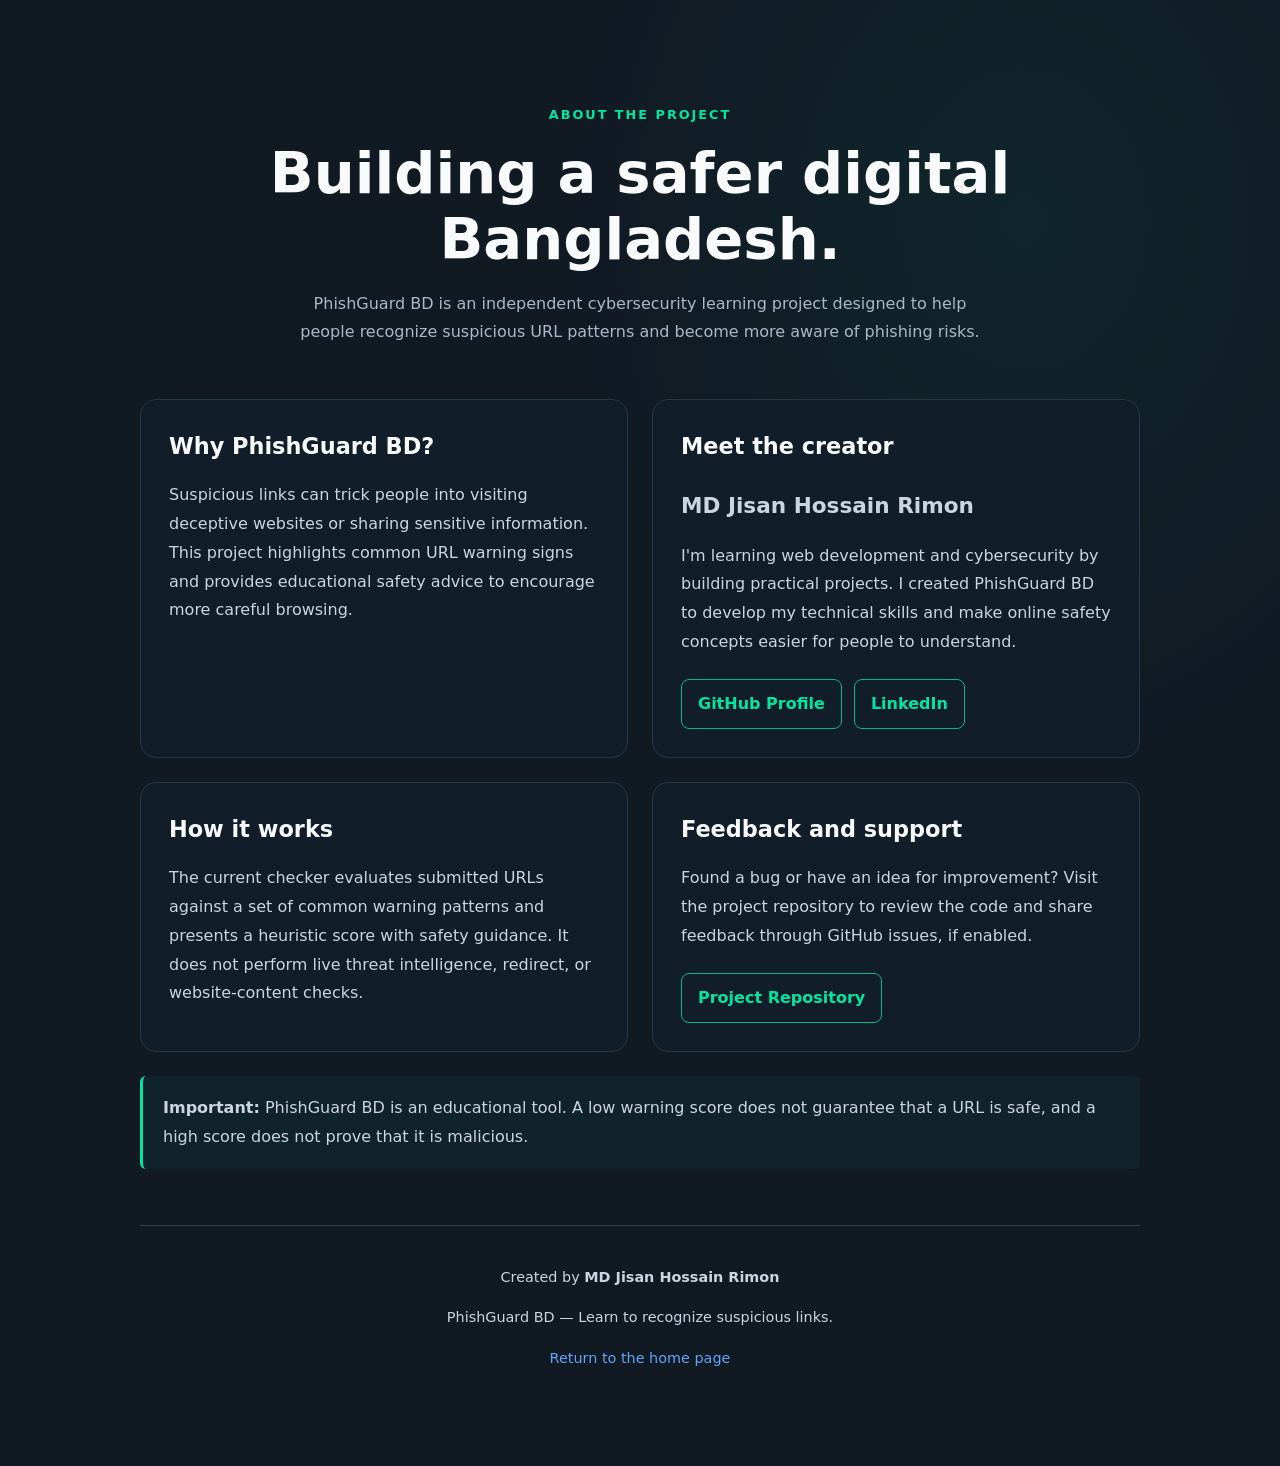
==== about.html @ b0802094 "Add PhishGuard BD About page This HTML file provides information about the PhishGuard BD project, it" ====
<!DOCTYPE html>
<html lang="en">
<head>
  <meta charset="UTF-8">
  <meta name="viewport" content="width=device-width, initial-scale=1.0">
  <meta
    name="description"
    content="Learn about PhishGuard BD, its creator, mission, and cybersecurity awareness goals."
  >
  <title>About | PhishGuard BD</title>
  <link rel="stylesheet" href="style.css">

  <style>
    .about-page {
      width: min(100% - 40px, 1000px);
      margin: 0 auto;
      padding: 64px 0 80px;
      color: #CBD5E1;
    }

    .about-hero {
      text-align: center;
      padding: 40px 0 52px;
    }

    .about-label {
      color: #00E6A0;
      font-size: 0.8rem;
      font-weight: 700;
      letter-spacing: 2px;
      text-transform: uppercase;
    }

    .about-hero h1 {
      color: #F8FAFC;
      font-size: clamp(2.2rem, 5vw, 3.6rem);
      line-height: 1.15;
      margin: 16px 0;
    }

    .about-hero p {
      max-width: 680px;
      margin: 0 auto;
      line-height: 1.8;
      color: #AAB8C8;
    }

    .about-grid {
      display: grid;
      grid-template-columns: repeat(2, minmax(0, 1fr));
      gap: 24px;
    }

    .about-card {
      padding: 28px;
      border: 1px solid #263746;
      border-radius: 16px;
      background: #111D29;
    }

    .about-card h2 {
      margin-top: 0;
      margin-bottom: 14px;
      color: #F8FAFC;
      font-size: 1.4rem;
    }

    .about-card p {
      margin-bottom: 0;
      line-height: 1.8;
      color: #CBD5E1;
    }

    .creator-name {
      color: #00E6A0;
      font-size: 1.35rem;
      font-weight: 700;
    }

    .about-links {
      display: flex;
      flex-wrap: wrap;
      gap: 12px;
      margin-top: 22px;
    }

    .about-link {
      display: inline-block;
      padding: 11px 16px;
      border: 1px solid #00B889;
      border-radius: 8px;
      color: #00E6A0;
      text-decoration: none;
      font-weight: 600;
      transition: background 0.2s ease, color 0.2s ease;
    }

    .about-link:hover {
      background: #00E6A0;
      color: #08121B;
    }

    .about-note {
      margin-top: 24px;
      padding: 18px 20px;
      border-left: 3px solid #00E6A0;
      border-radius: 6px;
      background: #10232B;
      line-height: 1.8;
      color: #CBD5E1;
    }

    .about-footer {
      margin-top: 56px;
      padding-top: 24px;
      border-top: 1px solid #334155;
      text-align: center;
      color: #CBD5E1;
      font-size: 0.9rem;
      line-height: 1.8;
    }

    .about-footer a {
      color: #60A5FA;
      text-decoration: none;
    }

    .about-footer a:hover {
      text-decoration: underline;
    }

    @media (max-width: 650px) {
      .about-page {
        width: min(100% - 28px, 1000px);
        padding-top: 36px;
      }

      .about-grid {
        grid-template-columns: 1fr;
      }

      .about-card {
        padding: 22px;
      }

      .about-hero {
        padding: 24px 0 36px;
      }
    }
  </style>
</head>

<body>
  <main class="about-page">
    <section class="about-hero">
      <div class="about-label">About the project</div>
      <h1>Building a safer digital Bangladesh.</h1>
      <p>
        PhishGuard BD is an independent cybersecurity learning project
        designed to help people recognize suspicious URL patterns and
        become more aware of phishing risks.
      </p>
    </section>

    <section class="about-grid" aria-label="About PhishGuard BD">
      <article class="about-card">
        <h2>Why PhishGuard BD?</h2>
        <p>
          Suspicious links can trick people into visiting deceptive
          websites or sharing sensitive information. This project
          highlights common URL warning signs and provides educational
          safety advice to encourage more careful browsing.
        </p>
      </article>

      <article class="about-card">
        <h2>Meet the creator</h2>
        <p class="creator-name">MD Jisan Hossain Rimon</p>
        <p>
          I'm learning web development and cybersecurity by building
          practical projects. I created PhishGuard BD to develop my
          technical skills and make online safety concepts easier
          for people to understand.
        </p>
        <div class="about-links">
          <a
            class="about-link"
            href="https://github.com/Jisan10jhr"
            target="_blank"
            rel="noopener noreferrer"
          >GitHub Profile</a>

          <!-- Add your LinkedIn profile URL here when ready. -->
          <a
            class="about-link"
            href="https://www.linkedin.com/"
            target="_blank"
            rel="noopener noreferrer"
          >LinkedIn</a>
        </div>
      </article>

      <article class="about-card">
        <h2>How it works</h2>
        <p>
          The current checker evaluates submitted URLs against a set
          of common warning patterns and presents a heuristic score
          with safety guidance. It does not perform live threat
          intelligence, redirect, or website-content checks.
        </p>
      </article>

      <article class="about-card">
        <h2>Feedback and support</h2>
        <p>
          Found a bug or have an idea for improvement? Visit the
          project repository to review the code and share feedback
          through GitHub issues, if enabled.
        </p>
        <div class="about-links">
          <a
            class="about-link"
            href="https://github.com/Jisan10jhr/phishguard-bd"
            target="_blank"
            rel="noopener noreferrer"
          >Project Repository</a>
        </div>
      </article>
    </section>

    <div class="about-note">
      <strong>Important:</strong> PhishGuard BD is an educational tool.
      A low warning score does not guarantee that a URL is safe, and a
      high score does not prove that it is malicious.
    </div>

    <footer class="about-footer">
      <p>Created by <strong>MD Jisan Hossain Rimon</strong></p>
      <p>PhishGuard BD — Learn to recognize suspicious links.</p>
      <p><a href="index.html">Return to the home page</a></p>
    </footer>
  </main>
</body>
</html>
---- style.css ----
/* ========================================
   PhishGuard BD — Dark Cybersecurity Theme
   ======================================== */

:root {
  --bg: #111923;
  --bg-deep: #0a111a;
  --surface: #172330;
  --surface-light: #1d2c3b;
  --green: #00f5a0;
  --green-dark: #00c982;
  --cyan: #41d9f5;
  --text: #f4f7fb;
  --muted: #a8b5c4;
  --border: rgba(164, 190, 214, 0.14);
  --radius: 16px;
  --max-width: 1160px;
}

* {
  box-sizing: border-box;
}

html {
  scroll-behavior: smooth;
  scroll-padding-top: 90px;
}

body {
  margin: 0;
  background:
    radial-gradient(ellipse at 80% 15%, rgba(0, 210, 160, 0.07), transparent 32%),
    var(--bg);
  color: var(--text);
  font-family: Inter, ui-sans-serif, system-ui, -apple-system, BlinkMacSystemFont, "Segoe UI", sans-serif;
  line-height: 1.65;
  overflow-x: hidden;
}

a {
  color: inherit;
  text-decoration: none;
}

button,
input {
  font: inherit;
}

button,
a {
  -webkit-tap-highlight-color: transparent;
}

button:focus-visible,
a:focus-visible,
input:focus-visible {
  outline: 3px solid var(--cyan);
  outline-offset: 4px;
}

::selection {
  color: var(--bg-deep);
  background: var(--green);
}

/* Navigation */

.site-header {
  position: sticky;
  top: 0;
  z-index: 20;
  background: rgba(9, 16, 24, 0.92);
  border-bottom: 1px solid var(--border);
  backdrop-filter: blur(16px);
}

.navbar {
  width: min(var(--max-width), calc(100% - 48px));
  min-height: 76px;
  margin: auto;
  display: flex;
  align-items: center;
  justify-content: space-between;
  gap: 28px;
}

.brand {
  display: inline-flex;
  align-items: center;
  gap: 8px;
  color: var(--green);
  font-size: 1.22rem;
  font-weight: 800;
  letter-spacing: -0.6px;
  white-space: nowrap;
}

.brand-shield {
  display: inline-grid;
  place-items: center;
  width: 28px;
  height: 28px;
  border-radius: 9px;
  background: rgba(0, 245, 160, 0.12);
  box-shadow: 0 0 22px rgba(0, 245, 160, 0.12);
}

.brand-bd {
  color: var(--text);
  margin-left: -7px;
}

.nav-links {
  display: flex;
  align-items: center;
  gap: 30px;
}

.nav-links a {
  color: #d1d9e2;
  font-size: 0.88rem;
  transition: color 180ms ease;
}

.nav-links a:hover {
  color: var(--green);
}

.nav-links .nav-cta {
  padding: 9px 18px;
  border: 1px solid rgba(0, 245, 160, 0.65);
  border-radius: 9px;
  color: var(--green);
  transition: background 180ms ease, box-shadow 180ms ease, transform 180ms ease;
}

.nav-links .nav-cta:hover {
  background: rgba(0, 245, 160, 0.1);
  box-shadow: 0 0 22px rgba(0, 245, 160, 0.12);
  transform: translateY(-2px);
}

.menu-toggle {
  display: none;
  border: 1px solid var(--border);
  border-radius: 9px;
  padding: 7px 12px;
  color: var(--text);
  background: var(--surface);
  cursor: pointer;
}

/* Hero */

.hero {
  width: min(var(--max-width), calc(100% - 48px));
  min-height: 600px;
  margin: auto;
  padding: 82px 0 92px;
  display: grid;
  grid-template-columns: 1fr 1.02fr;
  align-items: center;
  gap: 64px;
}

.hero-copy {
  position: relative;
  z-index: 1;
  animation: enter-left 800ms ease both;
}

.eyebrow {
  margin: 0 0 17px;
  color: var(--green);
  font-size: 0.76rem;
  font-weight: 800;
  letter-spacing: 2px;
}

.hero h1 {
  margin: 0;
  max-width: 600px;
  font-size: clamp(2.7rem, 5vw, 4.4rem);
  line-height: 1.08;
  letter-spacing: -2.5px;
  font-weight: 800;
}

.accent-text {
  color: var(--green);
  text-shadow: 0 0 32px rgba(0, 245, 160, 0.15);
}

.hero-description {
  max-width: 480px;
  margin: 24px 0 28px;
  color: var(--muted);
  font-size: 1.02rem;
  line-height: 1.8;
}

.hero-actions {
  display: flex;
  flex-wrap: wrap;
  gap: 13px;
}

.button {
  display: inline-flex;
  align-items: center;
  justify-content: center;
  gap: 10px;
  min-height: 46px;
  padding: 11px 20px;
  border: 1px solid transparent;
  border-radius: 9px;
  font-weight: 750;
  font-size: 0.91rem;
  cursor: pointer;
  transition: transform 180ms ease, box-shadow 180ms ease, background 180ms ease;
}

.button:hover {
  transform: translateY(-3px);
}

.button-primary {
  color: #04140e;
  background: var(--green);
  box-shadow: 0 6px 24px rgba(0, 245, 160, 0.14);
}

.button-primary:hover {
  background: #5dffc1;
  box-shadow: 0 8px 30px rgba(0, 245, 160, 0.28);
}

.button-secondary {
  color: var(--green);
  background: transparent;
  border-color: rgba(0, 245, 160, 0.5);
}

.button-secondary:hover {
  background: rgba(0, 245, 160, 0.08);
}

.hero-note {
  display: flex;
  align-items: center;
  gap: 9px;
  margin-top: 27px;
  color: #9caebe;
  font-size: 0.82rem;
}

.status-dot,
.caption-dot {
  width: 8px;
  height: 8px;
  flex: 0 0 8px;
  border-radius: 50%;
  background: var(--green);
  box-shadow: 0 0 12px rgba(0, 245, 160, 0.7);
}

/* Animated phishing illustration */

.hero-visual {
  position: relative;
  min-width: 0;
  animation: enter-right 900ms ease both;
  animation-delay: 120ms;
}

.visual-glow {
  position: absolute;
  inset: 10% 8%;
  border-radius: 50%;
  background: rgba(0, 215, 175, 0.2);
  filter: blur(70px);
  animation: glow-pulse 5s ease-in-out infinite;
}

.visual-scene {
  position: relative;
  min-height: 355px;
  padding: 16px;
  overflow: hidden;
  isolation: isolate;
  border: 1px solid rgba(99, 210, 199, 0.26);
  border-radius: 13px;
  background:
    radial-gradient(circle at 50% 40%, rgba(39, 115, 128, 0.35), transparent 48%),
    linear-gradient(145deg, #173c4a, #102833 65%, #10202c);
  box-shadow: 0 25px 70px rgba(0, 0, 0, 0.3);
}

.visual-scene::before,
.visual-scene::after {
  content: "";
  position: absolute;
  z-index: -1;
  border: 1px solid rgba(65, 217, 245, 0.12);
  border-radius: 50%;
  width: 300px;
  height: 300px;
  top: 25px;
  left: calc(50% - 150px);
  animation: orbit 22s linear infinite;
}

.visual-scene::after {
  width: 220px;
  height: 220px;
  top: 65px;
  left: calc(50% - 110px);
  animation-direction: reverse;
}

.scene-topline {
  position: relative;
  z-index: 3;
  display: flex;
  align-items: center;
  gap: 6px;
  color: #b3cbd4;
  font-size: 0.68rem;
}

.scene-dot {
  width: 6px;
  height: 6px;
  border-radius: 50%;
  background: #718f9b;
}

.scene-dot:first-child {
  background: var(--green);
}

.scene-label {
  margin-left: auto;
  letter-spacing: 1.3px;
}

.laptop {
  position: absolute;
  width: 76%;
  left: 12%;
  top: 64px;
  animation: laptop-float 5s ease-in-out infinite;
}

.laptop-screen {
  position: relative;
  overflow: hidden;
  min-height: 225px;
  padding: 12px;
  border: 6px solid #293d48;
  border-bottom-width: 9px;
  border-radius: 12px 12px 5px 5px;
  background: #0a1620;
  box-shadow: 0 0 35px rgba(0, 0, 0, 0.28);
}

.screen-header {
  display: flex;
  align-items: center;
  gap: 9px;
  padding-bottom: 10px;
  border-bottom: 1px solid rgba(190, 219, 232, 0.13);
  color: #b7cad4;
  font-size: 0.7rem;
}

.screen-menu {
  margin-left: auto;
}

.email-card {
  position: relative;
  margin: 14px auto 0;
  width: min(100%, 255px);
  padding: 12px;
  border: 1px solid rgba(255, 255, 255, 0.1);
  border-radius: 9px;
  background: #f2f6f8;
  color: #182734;
  box-shadow: 0 8px 24px rgba(0, 0, 0, 0.2);
  animation: email-arrive 1s ease both;
  animation-delay: 450ms;
}

.email-icon {
  text-align: center;
  color: #db9b22;
  font-size: 2.5rem;
  line-height: 1.1;
  animation: envelope-wiggle 4s ease-in-out infinite;
}

.email-lines {
  display: grid;
  gap: 5px;
  margin: 9px 0;
}

.email-lines span {
  display: block;
  width: 100%;
  height: 4px;
  border-radius: 5px;
  background: #d8e0e5;
}

.email-lines span:nth-child(2) {
  width: 83%;
}

.email-lines span:nth-child(3) {
  width: 58%;
}

.email-warning {
  margin-top: 8px;
  color: #b53b35;
  font-size: 0.7rem;
  font-weight: 800;
}

.fake-link {
  margin-top: 5px;
  overflow-wrap: anywhere;
  color: #1878b5;
  font-size: 0.65rem;
}

.email-button {
  display: table;
  margin: 10px auto 0;
  padding: 5px 13px;
  border-radius: 5px;
  color: white;
  background: #d54a40;
  font-size: 0.62rem;
  font-weight: 800;
  letter-spacing: 0.6px;
  animation: warning-pulse 2s ease-in-out infinite;
}

.laptop-base {
  position: relative;
  width: 116%;
  height: 13px;
  margin-left: -8%;
  border-radius: 0 0 50% 50%;
  background: linear-gradient(#9aaab2, #435760);
  box-shadow: 0 8px 12px rgba(0, 0, 0, 0.25);
}

.trackpad {
  width: 25%;
  height: 4px;
  margin: auto;
  border-radius: 0 0 5px 5px;
  background: #71848d;
}

.keyboard {
  display: none;
}

.floating-shield,
.floating-mail,
.floating-alert {
  position: absolute;
  z-index: 4;
  display: grid;
  place-items: center;
  border: 1px solid rgba(255, 255, 255, 0.15);
  box-shadow: 0 10px 28px rgba(0, 0, 0, 0.2);
  backdrop-filter: blur(8px);
}

.floating-shield {
  top: 78px;
  right: 10%;
  width: 46px;
  height: 46px;
  border-radius: 14px;
  color: #071a14;
  background: var(--green);
  font-size: 1.5rem;
  font-weight: 900;
  animation: float-small 4s ease-in-out infinite;
}

.floating-mail {
  left: 7%;
  bottom: 72px;
  width: 43px;
  height: 43px;
  border-radius: 13px;
  color: var(--cyan);
  background: #163f51;
  font-size: 1.35rem;
  animation: float-small 4.5s ease-in-out infinite;
  animation-delay: -1s;
}

.floating-alert {
  right: 9%;
  bottom: 62px;
  width: 37px;
  height: 37px;
  border-radius: 12px;
  color: #ffc46b;
  background: #48351f;
  font-size: 1.1rem;
  animation: float-small 3.8s ease-in-out infinite;
  animation-delay: -2s;
}

.scan-line {
  position: absolute;
  z-index: 2;
  top: 0;
  left: 0;
  width: 100%;
  height: 2px;
  background: var(--cyan);
  box-shadow: 0 0 15px var(--cyan);
  opacity: 0.65;
  animation: scan 4s linear infinite;
}

.scene-caption {
  position: absolute;
  left: 0;
  right: 0;
  bottom: 15px;
  display: flex;
  align-items: center;
  justify-content: center;
  gap: 9px;
  color: #c3d6de;
  font-size: 0.65rem;
  font-weight: 750;
  letter-spacing: 1.5px;
}

.caption-dot {
  width: 6px;
  height: 6px;
  flex-basis: 6px;
}

.visual-disclaimer {
  margin: 13px 0 0;
  text-align: center;
  color: #8295a5;
  font-size: 0.73rem;
}

/* Shared sections */

.section-block {
  width: min(var(--max-width), calc(100% - 48px));
  margin: auto;
  padding: 78px 0;
}

.section-heading {
  max-width: 670px;
  margin: 0 auto 38px;
  text-align: center;
}

.section-heading h2,
.education h2 {
  margin: 0;
  font-size: clamp(1.8rem, 4vw, 2.7rem);
  line-height: 1.2;
  letter-spacing: -1px;
}

.section-heading > p:last-child {
  margin: 14px auto 0;
  color: var(--muted);
}

.scanner {
  padding: 56px;
  border: 1px solid var(--border);
  border-radius: var(--radius);
  background: linear-gradient(135deg, rgba(24, 43, 58, 0.96), rgba(14, 29, 41, 0.96));
}

.scanner-form {
  max-width: 760px;
  margin: auto;
}

.scanner-form label {
  display: block;
  margin-bottom: 9px;
  color: #e4edf4;
  font-size: 0.9rem;
  font-weight: 700;
}

.input-row {
  display: flex;
  gap: 12px;
}

.input-row input {
  width: 100%;
  min-width: 0;
  padding: 13px 15px;
  border: 1px solid #334b5c;
  border-radius: 9px;
  background: #0b1620;
  color: var(--text);
}

.input-row input::placeholder {
  color: #7c8d9d;
}

.scanner-note {
  margin: 17px auto 0;
  text-align: center;
  color: #91a3b2;
  font-size: 0.8rem;
}

.results {
  max-width: 760px;
  margin: 20px auto 0;
  overflow-wrap: anywhere;
}

.feature-grid,
.steps-grid {
  display: grid;
  grid-template-columns: repeat(3, minmax(0, 1fr));
  gap: 20px;
}

.feature-card,
.step-card {
  padding: 27px;
  border: 1px solid var(--border);
  border-radius: var(--radius);
  background: rgba(22, 37, 50, 0.76);
  transition: transform 200ms ease, border-color 200ms ease, background 200ms ease;
}

.feature-card:hover,
.step-card:hover {
  transform: translateY(-5px);
  border-color: rgba(0, 245, 160, 0.35);
  background: #192c3b;
}

.feature-icon {
  display: grid;
  place-items: center;
  width: 45px;
  height: 45px;
  margin-bottom: 19px;
  border: 1px solid rgba(0, 245, 160, 0.2);
  border-radius: 12px;
  color: var(--green);
  background: rgba(0, 245, 160, 0.08);
  font-size: 1.7rem;
}

.feature-card h3,
.step-card h3 {
  margin: 0 0 9px;
  font-size: 1.08rem;
}

.feature-card p,
.step-card p {
  margin: 0;
  color: var(--muted);
  font-size: 0.91rem;
}

.step-number {
  display: inline-block;
  margin-bottom: 20px;
  color: var(--green);
  font-size: 1.6rem;
  font-weight: 850;
  letter-spacing: -1px;
}

.education {
  display: grid;
  grid-template-columns: 0.9fr 1fr;
  align-items: center;
  gap: 64px;
  border-top: 1px solid var(--border);
}

.education-copy > p:last-child {
  color: var(--muted);
}

.safety-list {
  display: grid;
  gap: 14px;
  margin: 0;
  padding: 0;
  list-style: none;
}

.safety-list li {
  position: relative;
  padding: 14px 16px 14px 43px;
  border: 1px solid var(--border);
  border-radius: 10px;
  background: rgba(23, 39, 52, 0.7);
  color: #d7e0e8;
  font-size: 0.92rem;
}

.safety-list li::before {
  content: "✓";
  position: absolute;
  left: 16px;
  color: var(--green);
  font-weight: 900;
}

.disclaimer {
  width: min(850px, calc(100% - 48px));
  margin: 15px auto 45px;
  text-align: center;
  color: #8fa0af;
  font-size: 0.79rem;
}

.site-footer {
  padding: 35px 24px;
  text-align: center;
  border-top: 1px solid var(--border);
  background: #0a1119;
}

.site-footer .brand {
  justify-content: center;
}

.site-footer p {
  margin: 10px 0 0;
  color: #a7b6c4;
  font-size: 0.88rem;
}

.site-footer .footer-small {
  color: #758796;
  font-size: 0.76rem;
}

/* Entrance and illustration animations */

@keyframes enter-left {
  from { opacity: 0; transform: translateX(-24px); }
  to { opacity: 1; transform: translateX(0); }
}

@keyframes enter-right {
  from { opacity: 0; transform: translateX(24px); }
  to { opacity: 1; transform: translateX(0); }
}

@keyframes laptop-float {
  0%, 100% { transform: translateY(0); }
  50% { transform: translateY(-8px); }
}

@keyframes float-small {
  0%, 100% { transform: translateY(0) rotate(0); }
  50% { transform: translateY(-10px) rotate(3deg); }
}

@keyframes glow-pulse {
  0%, 100% { opacity: 0.55; transform: scale(0.94); }
  50% { opacity: 1; transform: scale(1.08); }
}

@keyframes email-arrive {
  from { opacity: 0; transform: translateY(12px) scale(0.96); }
  to { opacity: 1; transform: translateY(0) scale(1); }
}

@keyframes envelope-wiggle {
  0%, 90%, 100% { transform: rotate(0); }
  93% { transform: rotate(-7deg); }
  96% { transform: rotate(7deg); }
}

@keyframes warning-pulse {
  0%, 100% { box-shadow: 0 0 0 rgba(213, 74, 64, 0); }
  50% { box-shadow: 0 0 14px rgba(213, 74, 64, 0.42); }
}

@keyframes scan {
  0% { top: 0; opacity: 0; }
  10% { opacity: 0.65; }
  90% { opacity: 0.65; }
  100% { top: 100%; opacity: 0; }
}

@keyframes orbit {
  from { transform: rotate(0deg); }
  to { transform: rotate(360deg); }
}

/* Responsive layout */

@media (max-width: 900px) {
  .hero {
    grid-template-columns: 1fr 0.9fr;
    gap: 30px;
    min-height: 540px;
    padding: 65px 0;
  }

  .hero h1 {
    font-size: clamp(2.5rem, 5vw, 3.5rem);
  }

  .visual-scene {
    min-height: 325px;
  }

  .laptop {
    width: 82%;
    left: 9%;
    top: 65px;
  }

  .laptop-screen {
    min-height: 205px;
  }

  .scanner {
    padding: 35px 25px;
  }

  .education {
    gap: 30px;
  }
}

@media (max-width: 680px) {
  .navbar {
    width: calc(100% - 32px);
    min-height: 66px;
    flex-wrap: wrap;
    gap: 12px;
  }

  .menu-toggle {
    display: block;
  }

  .nav-links {
    display: none;
    width: 100%;
    padding: 0 0 18px;
    flex-direction: column;
    align-items: stretch;
    gap: 4px;
  }

  .nav-links.is-open {
    display: flex;
  }

  .nav-links a {
    padding: 10px 8px;
  }

  .nav-links .nav-cta {
    text-align: center;
  }

  .hero {
    width: calc(100% - 36px);
    grid-template-columns: 1fr;
    gap: 38px;
    padding: 57px 0 60px;
  }

  .hero h1 {
    font-size: clamp(2.6rem, 11vw, 4rem);
    letter-spacing: -1.8px;
  }

  .hero-description {
    font-size: 0.96rem;
  }

  .hero-visual {
    width: 100%;
  }

  .visual-scene {
    min-height: 345px;
  }

  .laptop {
    width: 78%;
    left: 11%;
    top: 67px;
  }

  .laptop-screen {
    min-height: 215px;
  }

  .section-block {
    width: calc(100% - 36px);
    padding: 55px 0;
  }

  .scanner {
    padding: 35px 20px;
  }

  .input-row {
    flex-direction: column;
  }

  .input-row .button {
    width: 100%;
  }

  .feature-grid,
  .steps-grid,
  .education {
    grid-template-columns: 1fr;
  }

  .feature-grid,
  .steps-grid {
    gap: 13px;
  }

  .feature-card,
  .step-card {
    padding: 23px;
  }

  .education {
    gap: 24px;
  }

  .disclaimer {
    width: calc(100% - 36px);
  }
}

/* Respect accessibility settings */

@media (prefers-reduced-motion: reduce) {
  *,
  *::before,
  *::after {
    scroll-behavior: auto !important;
    animation-duration: 0.01ms !important;
    animation-iteration-count: 1 !important;
    transition-duration: 0.01ms !important;
  }
}


/* ========================================
   PhishGuard BD — Analysis Results Upgrade
   ======================================== */

#results {
  margin-top: 24px;
  padding: 22px;
  border: 1px solid rgba(148, 163, 184, 0.25);
  border-radius: 16px;
  background: rgba(15, 23, 42, 0.75);
  color: #e2e8f0;
  overflow-wrap: anywhere;
}

#results:empty {
  display: none;
}

#results h3 {
  margin: 0 0 14px;
  font-size: 1.35rem;
  color: #f8fafc;
}

#results p {
  line-height: 1.7;
  margin: 12px 0;
}

#results ul {
  padding-left: 22px;
  margin: 14px 0;
}

#results li {
  margin-bottom: 10px;
  line-height: 1.6;
}

#results .risk-badge {
  display: inline-block;
  padding: 7px 12px;
  margin: 4px 0 12px;
  border-radius: 999px;
  font-weight: 700;
  font-size: 0.9rem;
  border: 1px solid currentColor;
}

#results .risk-low {
  color: #86efac;
  background: rgba(34, 197, 94, 0.1);
}

#results .risk-medium {
  color: #fcd34d;
  background: rgba(245, 158, 11, 0.1);
}

#results .risk-high {
  color: #fca5a5;
  background: rgba(239, 68, 68, 0.1);
}

#results .result-advice {
  padding: 14px;
  border-left: 4px solid #60a5fa;
  border-radius: 8px;
  background: rgba(59, 130, 246, 0.1);
}

#results .result-limitations {
  padding-top: 12px;
  border-top: 1px solid rgba(148, 163, 184, 0.2);
  color: #cbd5e1;
  font-size: 0.9rem;
}

@media (max-width: 600px) {
  #results {
    padding: 16px;
    border-radius: 12px;
  }

  #results h3 {
    font-size: 1.15rem;
  }

/* PhishGuard BD creator footer */
.creator-footer {
  margin-top: 40px;
  padding: 24px 16px;
  text-align: center;
  border-top: 1px solid #334155;
  color: #CBD5E1;
  font-size: 14px;
  line-height: 1.7;
}

.creator-footer p {
  margin: 6px 0;
}

.creator-footer strong {
  color: #F8FAFC;
  font-weight: 700;
}

.creator-footer a {
  color: #60A5FA;
  text-decoration: none;
  font-weight: 600;
}

.creator-footer a:hover {
  color: #93C5FD;
  text-decoration: underline;
}
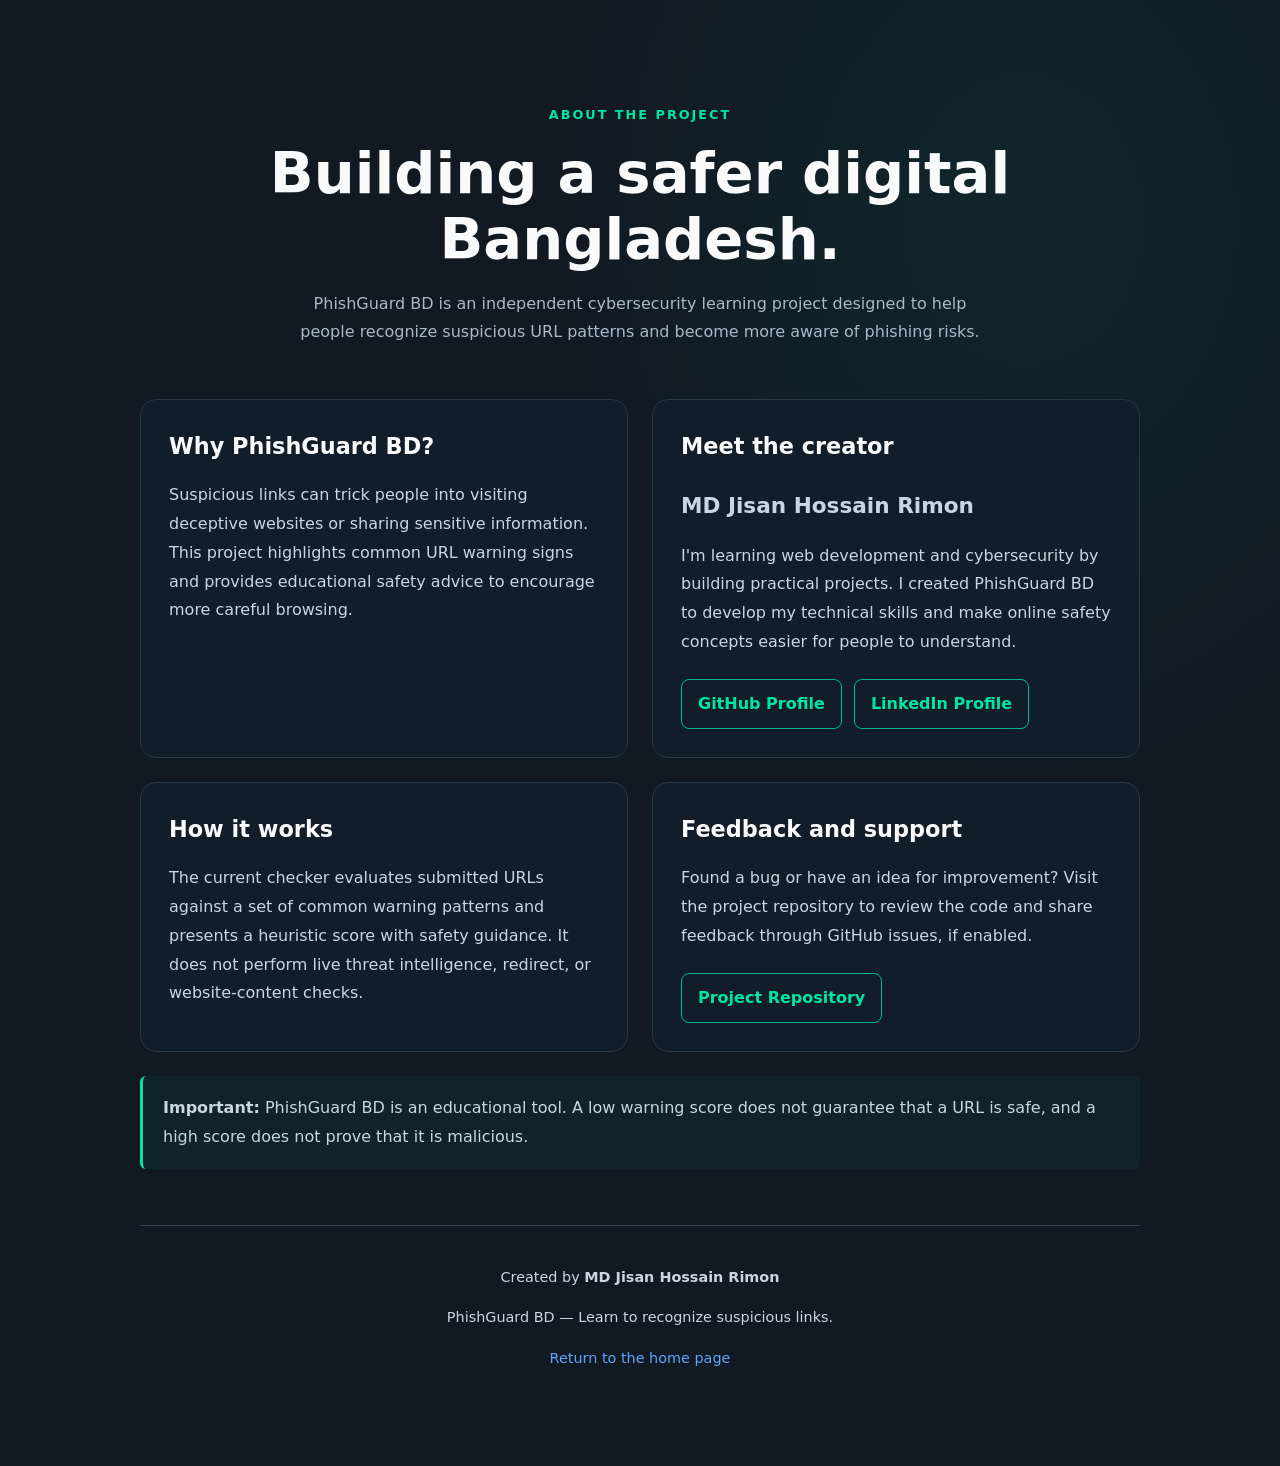
==== commit c2f21578: "Add creator LinkedIn profile link" ====
--- a/about.html
+++ b/about.html
@@ -191,13 +191,12 @@
             rel="noopener noreferrer"
           >GitHub Profile</a>
 
-          <!-- Add your LinkedIn profile URL here when ready. -->
-          <a
-            class="about-link"
-            href="https://www.linkedin.com/"
-            target="_blank"
-            rel="noopener noreferrer"
-          >LinkedIn</a>
+       <a
+  class="about-link"
+  href="https://www.linkedin.com/in/md-jisan-hossan-rimon-303b51396/"
+  target="_blank"
+  rel="noopener noreferrer"
+>LinkedIn Profile</a>
         </div>
       </article>
 
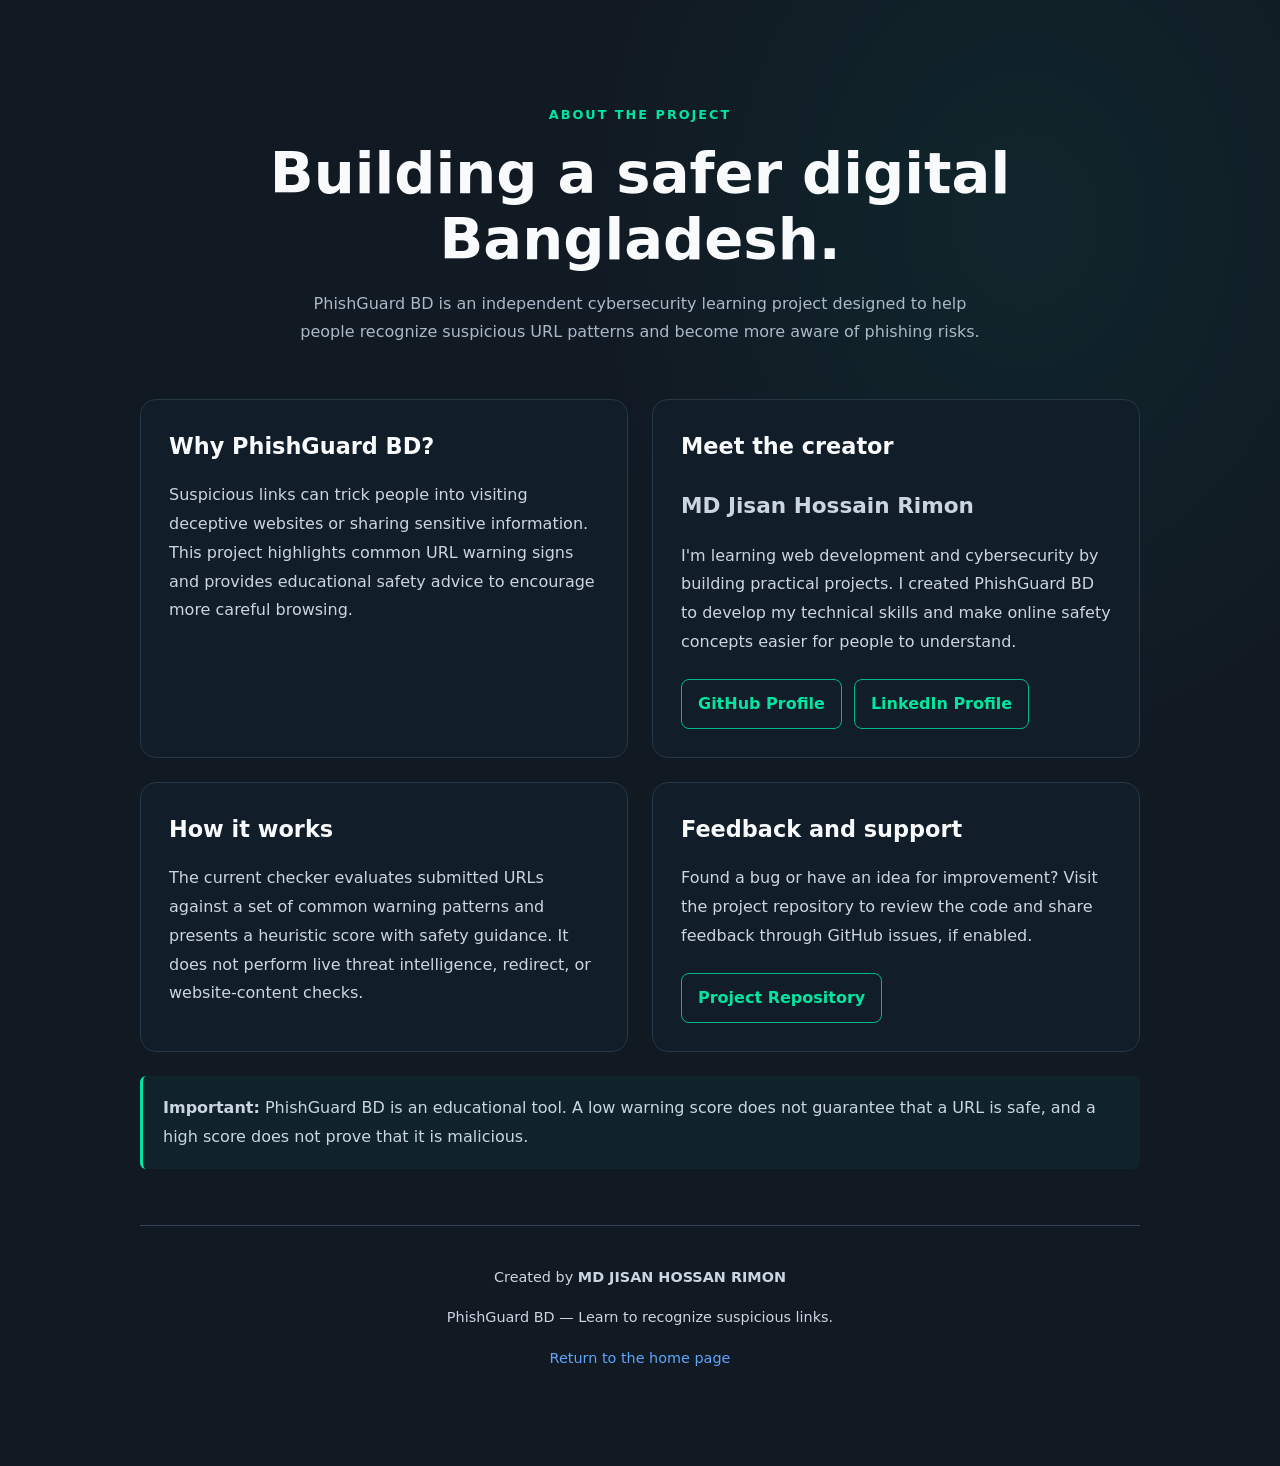
==== commit 6c1a81bd: "Update footer name to uppercase" ====
--- a/about.html
+++ b/about.html
@@ -235,7 +235,7 @@
     </div>
 
     <footer class="about-footer">
-      <p>Created by <strong>MD Jisan Hossain Rimon</strong></p>
+      <p>Created by <strong>MD JISAN HOSSAN RIMON</strong></p>
       <p>PhishGuard BD — Learn to recognize suspicious links.</p>
       <p><a href="index.html">Return to the home page</a></p>
     </footer>
--- a/style.css
+++ b/style.css
@@ -1063,6 +1063,7 @@
   font-size: 0.9rem;
 }
 
+
 @media (max-width: 600px) {
   #results {
     padding: 16px;
@@ -1072,11 +1073,21 @@
   #results h3 {
     font-size: 1.15rem;
   }
-
-/* PhishGuard BD creator footer */
+}
+
+/* ========================================
+   PhishGuard BD Creator Footer
+   ======================================== */
+
 .creator-footer {
-  margin-top: 40px;
-  padding: 24px 16px;
+  display: flex;
+  flex-direction: column;
+  align-items: center;
+  justify-content: center;
+  width: 100%;
+  box-sizing: border-box;
+  margin: 40px auto 0;
+  padding: 24px 20px;
   text-align: center;
   border-top: 1px solid #334155;
   color: #CBD5E1;
@@ -1085,7 +1096,9 @@
 }
 
 .creator-footer p {
+  width: 100%;
   margin: 6px 0;
+  text-align: center;
 }
 
 .creator-footer strong {
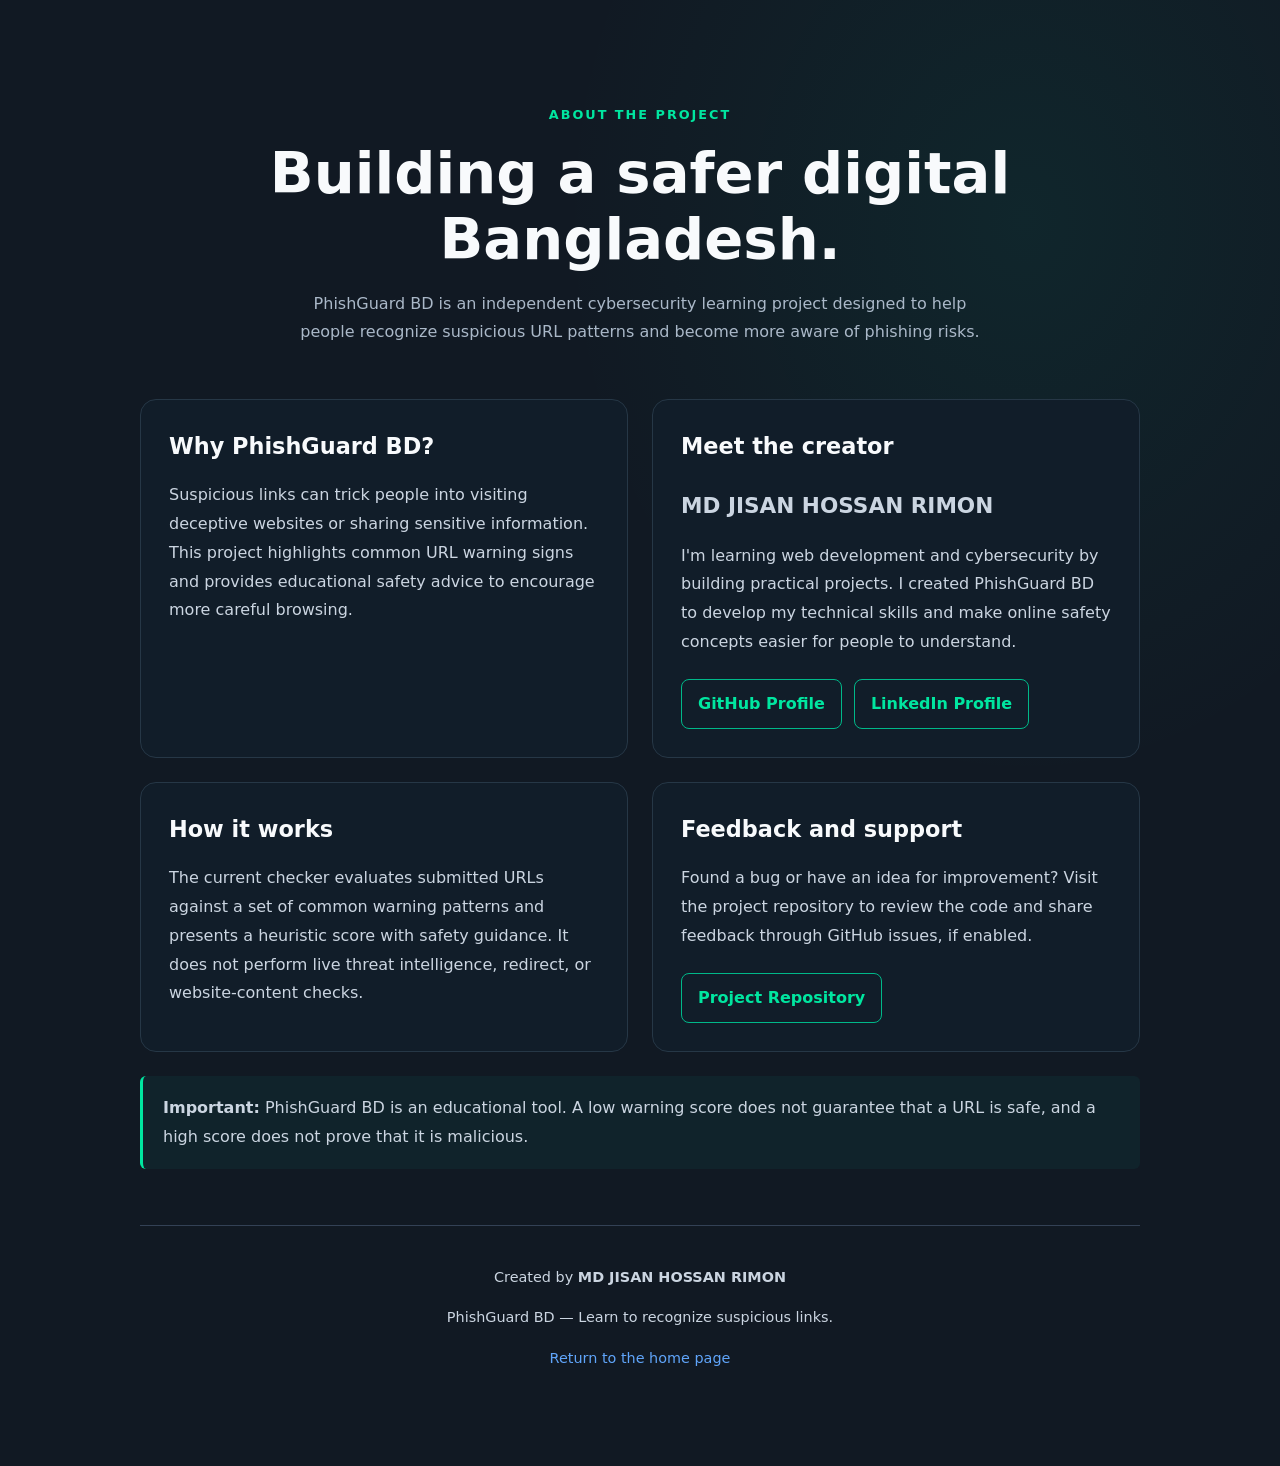
==== commit d4a50f4d: "Update creator name to uppercase" ====
--- a/about.html
+++ b/about.html
@@ -176,7 +176,7 @@
 
       <article class="about-card">
         <h2>Meet the creator</h2>
-        <p class="creator-name">MD Jisan Hossain Rimon</p>
+        <p class="creator-name">MD JISAN HOSSAN RIMON</p>
         <p>
           I'm learning web development and cybersecurity by building
           practical projects. I created PhishGuard BD to develop my
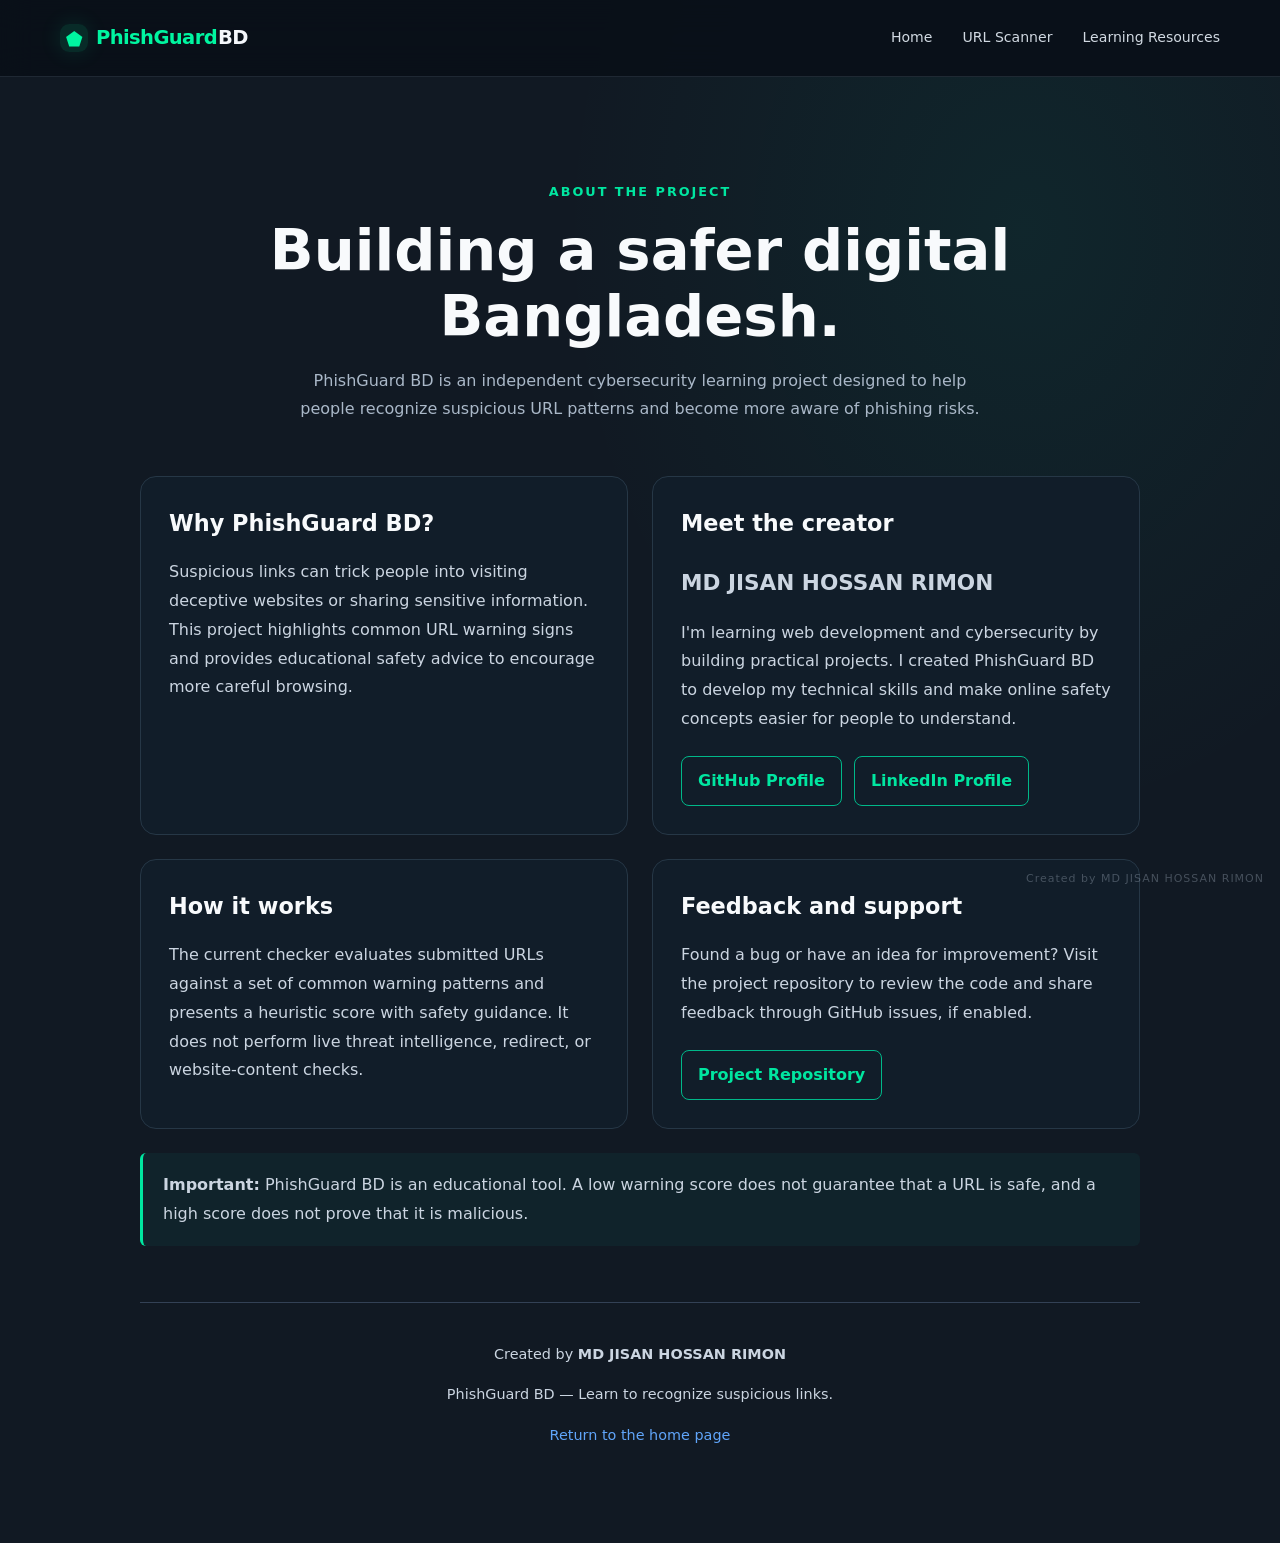
==== commit 8cd8a8b9: "Add navigation header to about.html" ====
--- a/about.html
+++ b/about.html
@@ -152,6 +152,21 @@
 </head>
 
 <body>
+<header class="site-header">
+    <nav class="navbar" aria-label="Main navigation">
+      <a class="brand" href="index.html">
+        <span class="brand-shield" aria-hidden="true">⬟</span>
+        PhishGuard<span class="brand-bd">BD</span>
+      </a>
+
+      <div class="nav-links">
+        <a href="index.html">Home</a>
+        <a href="index.html#scanner">URL Scanner</a>
+        <a href="index.html#education">Learning Resources</a>
+      </div>
+    </nav>
+  </header>
+  
   <main class="about-page">
     <section class="about-hero">
       <div class="about-label">About the project</div>
--- a/style.css
+++ b/style.css
@@ -1116,3 +1116,175 @@
   color: #93C5FD;
   text-decoration: underline;
 }
+
+/* ========================================
+   PhishGuard BD — Analysis History
+   ======================================== */
+
+.history-panel {
+  max-width: 760px;
+  margin: 35px auto 0;
+  padding: 24px;
+  border: 1px solid var(--border);
+  border-radius: var(--radius);
+  background: rgba(10, 22, 32, 0.75);
+}
+
+.history-heading {
+  display: flex;
+  align-items: center;
+  justify-content: space-between;
+  gap: 16px;
+  margin-bottom: 12px;
+}
+
+.history-heading .eyebrow {
+  margin-bottom: 5px;
+}
+
+.history-heading h3 {
+  margin: 0;
+  color: var(--text);
+  font-size: 1.35rem;
+}
+
+.history-note {
+  margin: 12px 0 20px;
+  color: var(--muted);
+  font-size: 0.84rem;
+}
+
+.history-empty {
+  padding: 20px;
+  border: 1px dashed var(--border);
+  border-radius: 10px;
+  color: var(--muted);
+  text-align: center;
+}
+
+.history-item {
+  margin-top: 12px;
+  padding: 15px 17px;
+  border: 1px solid var(--border);
+  border-left: 3px solid var(--cyan);
+  border-radius: 10px;
+  background: var(--surface);
+  overflow-wrap: anywhere;
+  transition: border-color 180ms ease,
+              background 180ms ease;
+}
+
+.history-item:hover {
+  border-color: rgba(0, 245, 160, 0.4);
+  background: var(--surface-light);
+}
+
+.history-item p {
+  margin: 5px 0;
+}
+
+.history-item p:first-child {
+  color: var(--green);
+  font-weight: 700;
+}
+
+.history-item p:nth-child(2) {
+  color: #d5e2eb;
+  font-size: 0.88rem;
+}
+
+.history-item p:last-child {
+  color: var(--muted);
+  font-size: 0.78rem;
+}
+
+@media (max-width: 600px) {
+  .history-panel {
+    padding: 18px 14px;
+  }
+
+  .history-heading {
+    align-items: flex-start;
+    flex-direction: column;
+  }
+
+  .history-heading .button {
+    width: 100%;
+  }
+
+  .history-item {
+    padding: 13px;
+  }
+}
+/* ========================================
+   Cybersecurity Education Resources
+   ======================================== */
+
+.education-section {
+  padding: 80px 24px;
+}
+
+.education-grid {
+  display: grid;
+  grid-template-columns: repeat(2, minmax(0, 1fr));
+  gap: 22px;
+  max-width: 1000px;
+  margin: 40px auto 0;
+}
+
+.education-card {
+  padding: 28px;
+  background: var(--surface);
+  border: 1px solid var(--border);
+  border-radius: var(--radius);
+  transition: transform 0.25s ease, border-color 0.25s ease;
+}
+
+.education-card:hover {
+  transform: translateY(-5px);
+  border-color: var(--green);
+}
+
+.education-icon {
+  font-size: 2rem;
+  margin-bottom: 18px;
+}
+
+.education-card h3 {
+  color: var(--text);
+  margin-bottom: 12px;
+  font-size: 1.2rem;
+}
+
+.education-card p {
+  color: var(--muted);
+  line-height: 1.7;
+  font-size: 0.95rem;
+}
+
+@media (max-width: 650px) {
+  .education-grid {
+    grid-template-columns: 1fr;
+  }
+
+  .education-section {
+    padding: 55px 18px;
+  }
+
+  .education-card {
+    padding: 22px;
+  }
+}
+/* PhishGuard BD watermark */
+body::after {
+  content: "Created by MD JISAN HOSSAN RIMON";
+  position: fixed;
+  bottom: 12px;
+  right: 16px;
+  color: var(--muted);
+  opacity: 0.35;
+  font-size: 11px;
+  letter-spacing: 1px;
+  pointer-events: none;
+  z-index: 999;
+}
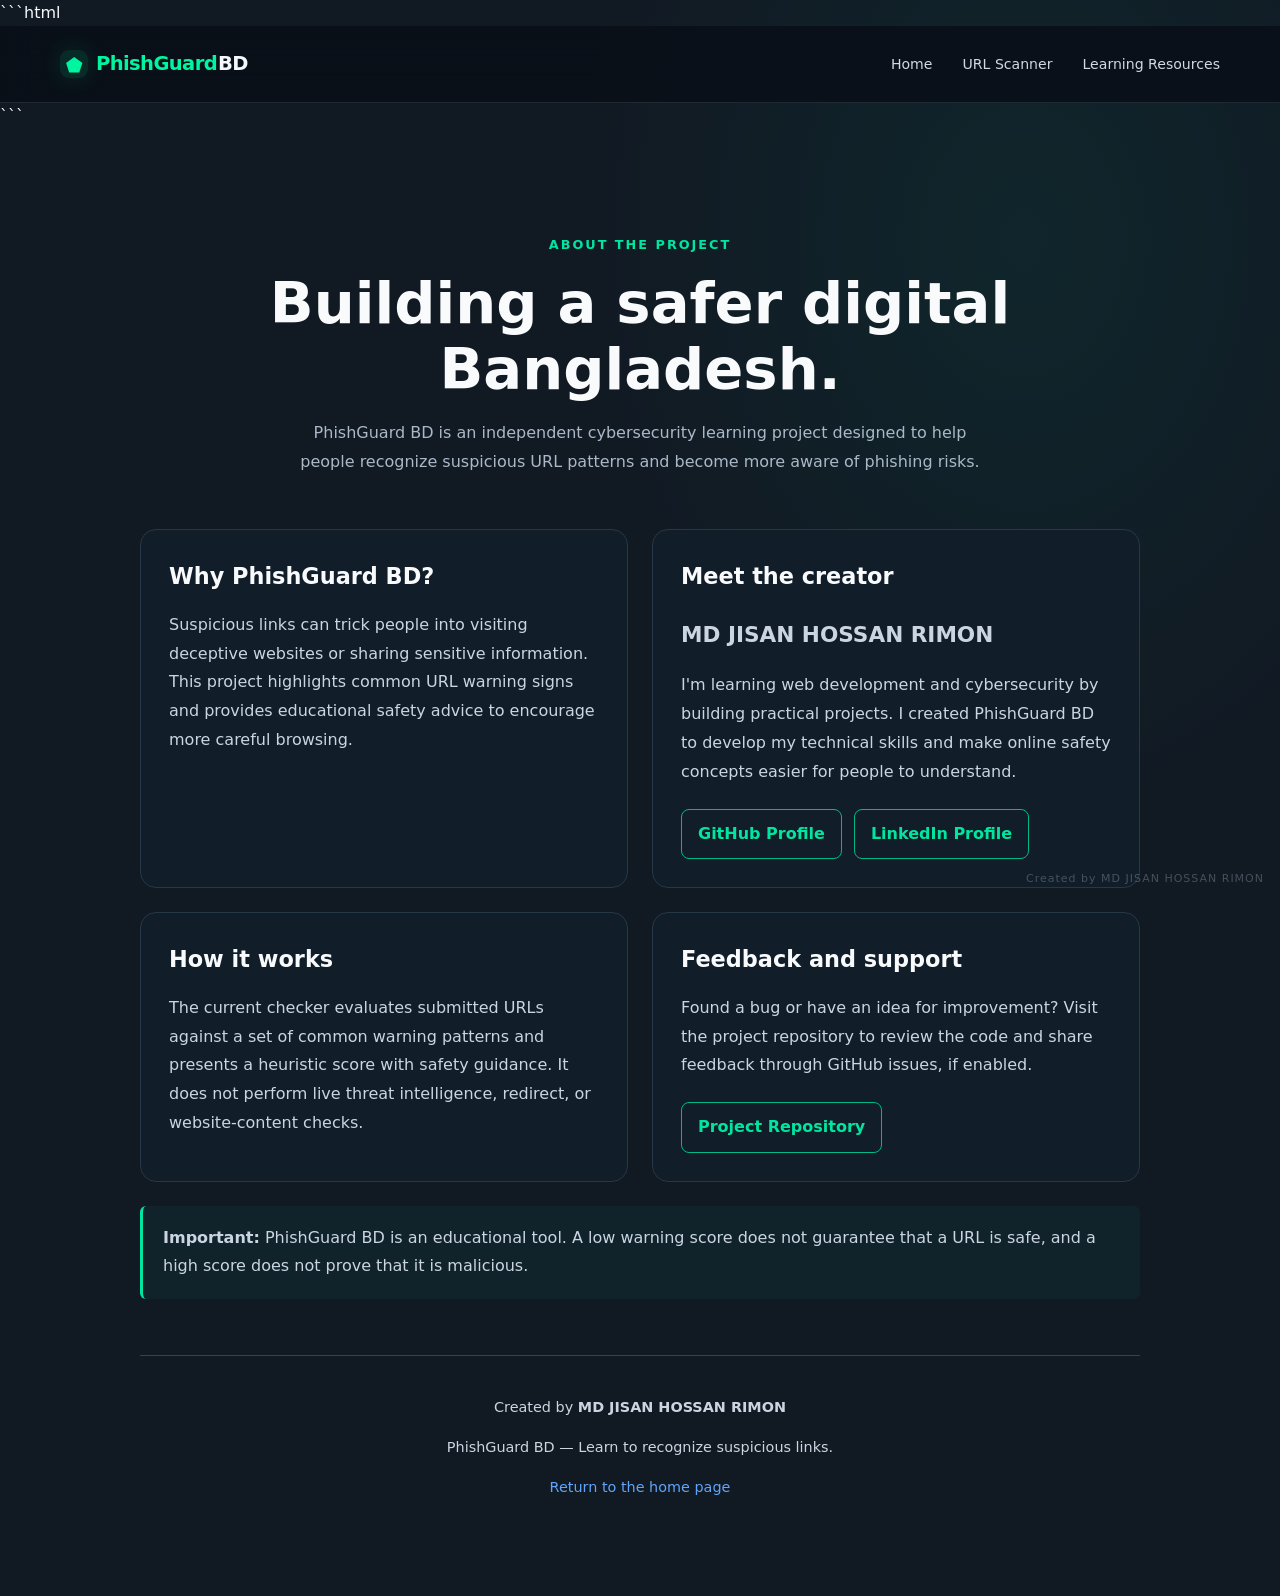
==== commit e34a57df: "Refactor navigation structure in about.html" ====
--- a/about.html
+++ b/about.html
@@ -152,20 +152,26 @@
 </head>
 
 <body>
+```html
 <header class="site-header">
-    <nav class="navbar" aria-label="Main navigation">
-      <a class="brand" href="index.html">
-        <span class="brand-shield" aria-hidden="true">⬟</span>
-        PhishGuard<span class="brand-bd">BD</span>
-      </a>
-
-      <div class="nav-links">
-        <a href="index.html">Home</a>
-        <a href="index.html#scanner">URL Scanner</a>
-        <a href="index.html#education">Learning Resources</a>
-      </div>
-    </nav>
-  </header>
+  <nav class="navbar" aria-label="Main navigation">
+    <a class="brand" href="index.html">
+      <span class="brand-shield" aria-hidden="true">⬟</span>
+      PhishGuard<span class="brand-bd">BD</span>
+    </a>
+
+    <button class="menu-toggle" type="button"
+      aria-label="Open navigation" aria-expanded="false"
+      aria-controls="nav-links">☰</button>
+
+    <div class="nav-links" id="nav-links">
+      <a href="index.html">Home</a>
+      <a href="index.html#scanner">URL Scanner</a>
+      <a href="index.html#education">Learning Resources</a>
+    </div>
+  </nav>
+</header>
+```
   
   <main class="about-page">
     <section class="about-hero">
@@ -255,5 +261,6 @@
       <p><a href="index.html">Return to the home page</a></p>
     </footer>
   </main>
+  <script src="script.js" defer></script>
 </body>
 </html>
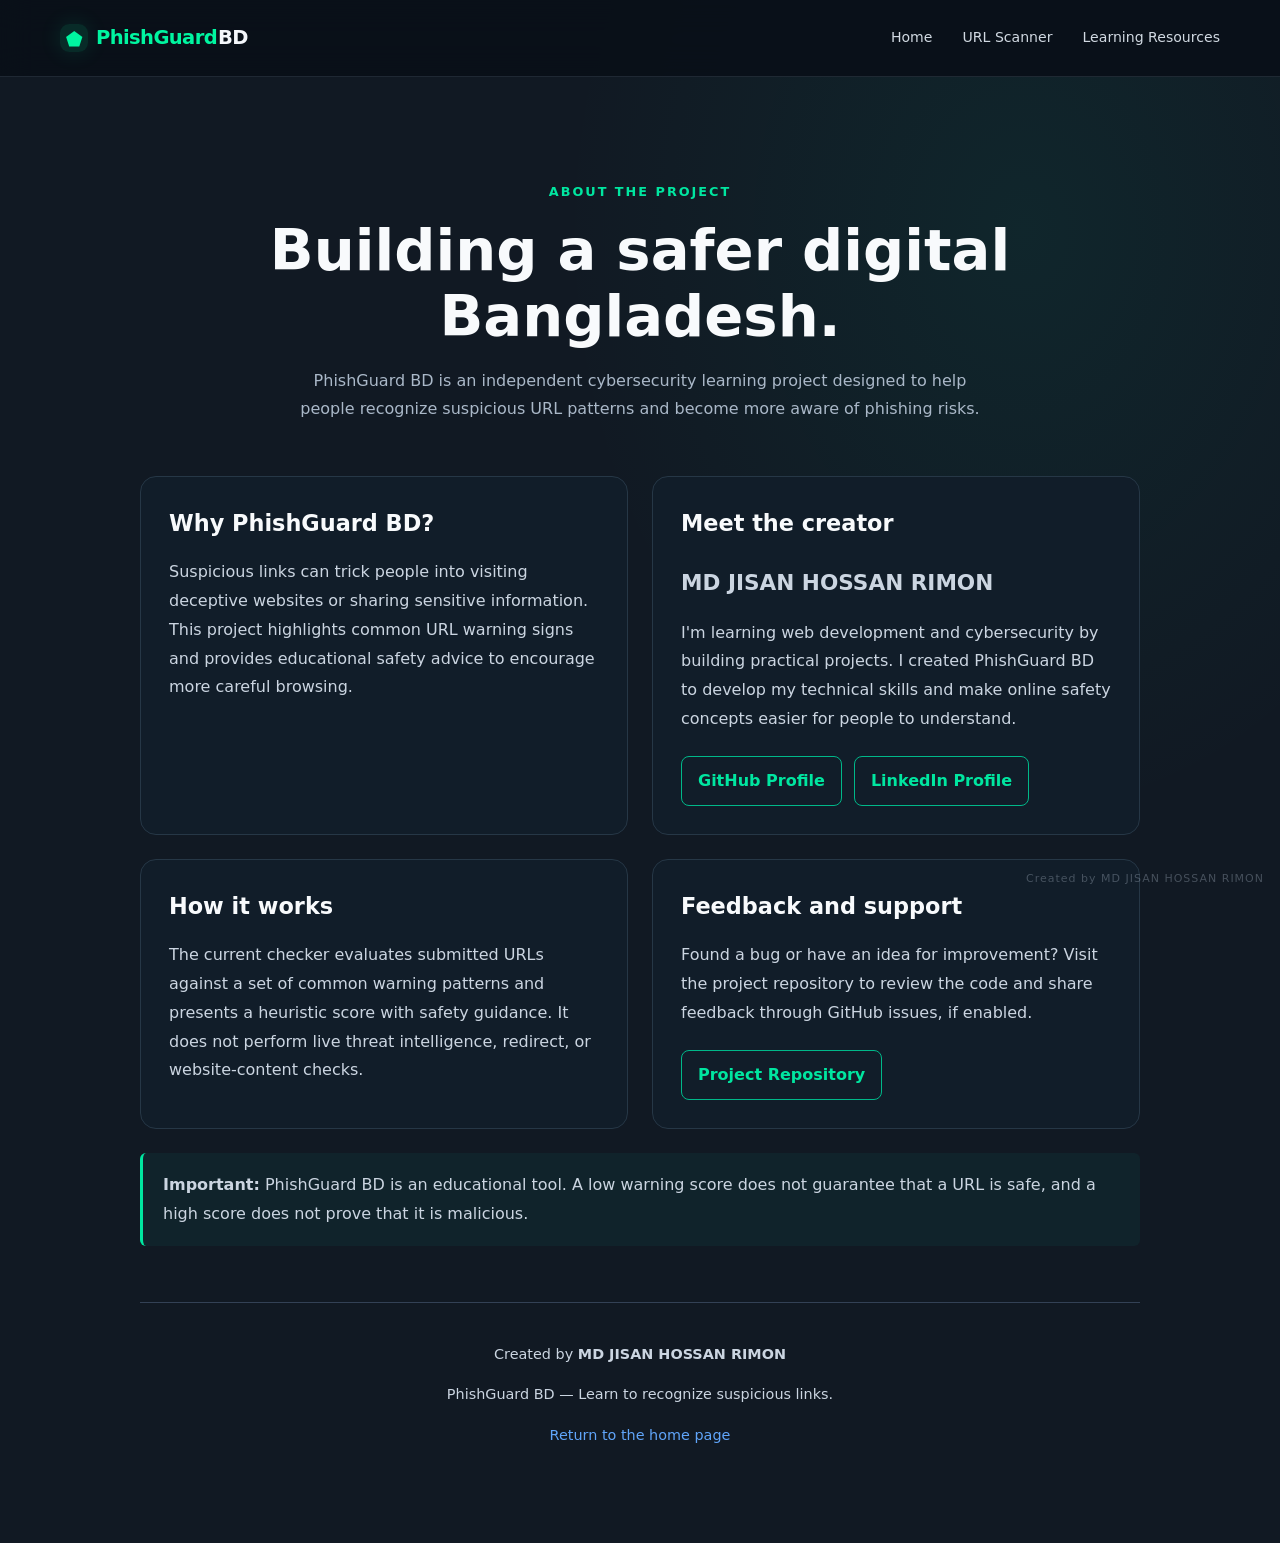
==== commit 70bba930: "Clean up HTML by removing code block markers Removed unnecessary code block markers from about.html." ====
--- a/about.html
+++ b/about.html
@@ -152,7 +152,6 @@
 </head>
 
 <body>
-```html
 <header class="site-header">
   <nav class="navbar" aria-label="Main navigation">
     <a class="brand" href="index.html">
@@ -171,7 +170,6 @@
     </div>
   </nav>
 </header>
-```
   
   <main class="about-page">
     <section class="about-hero">
